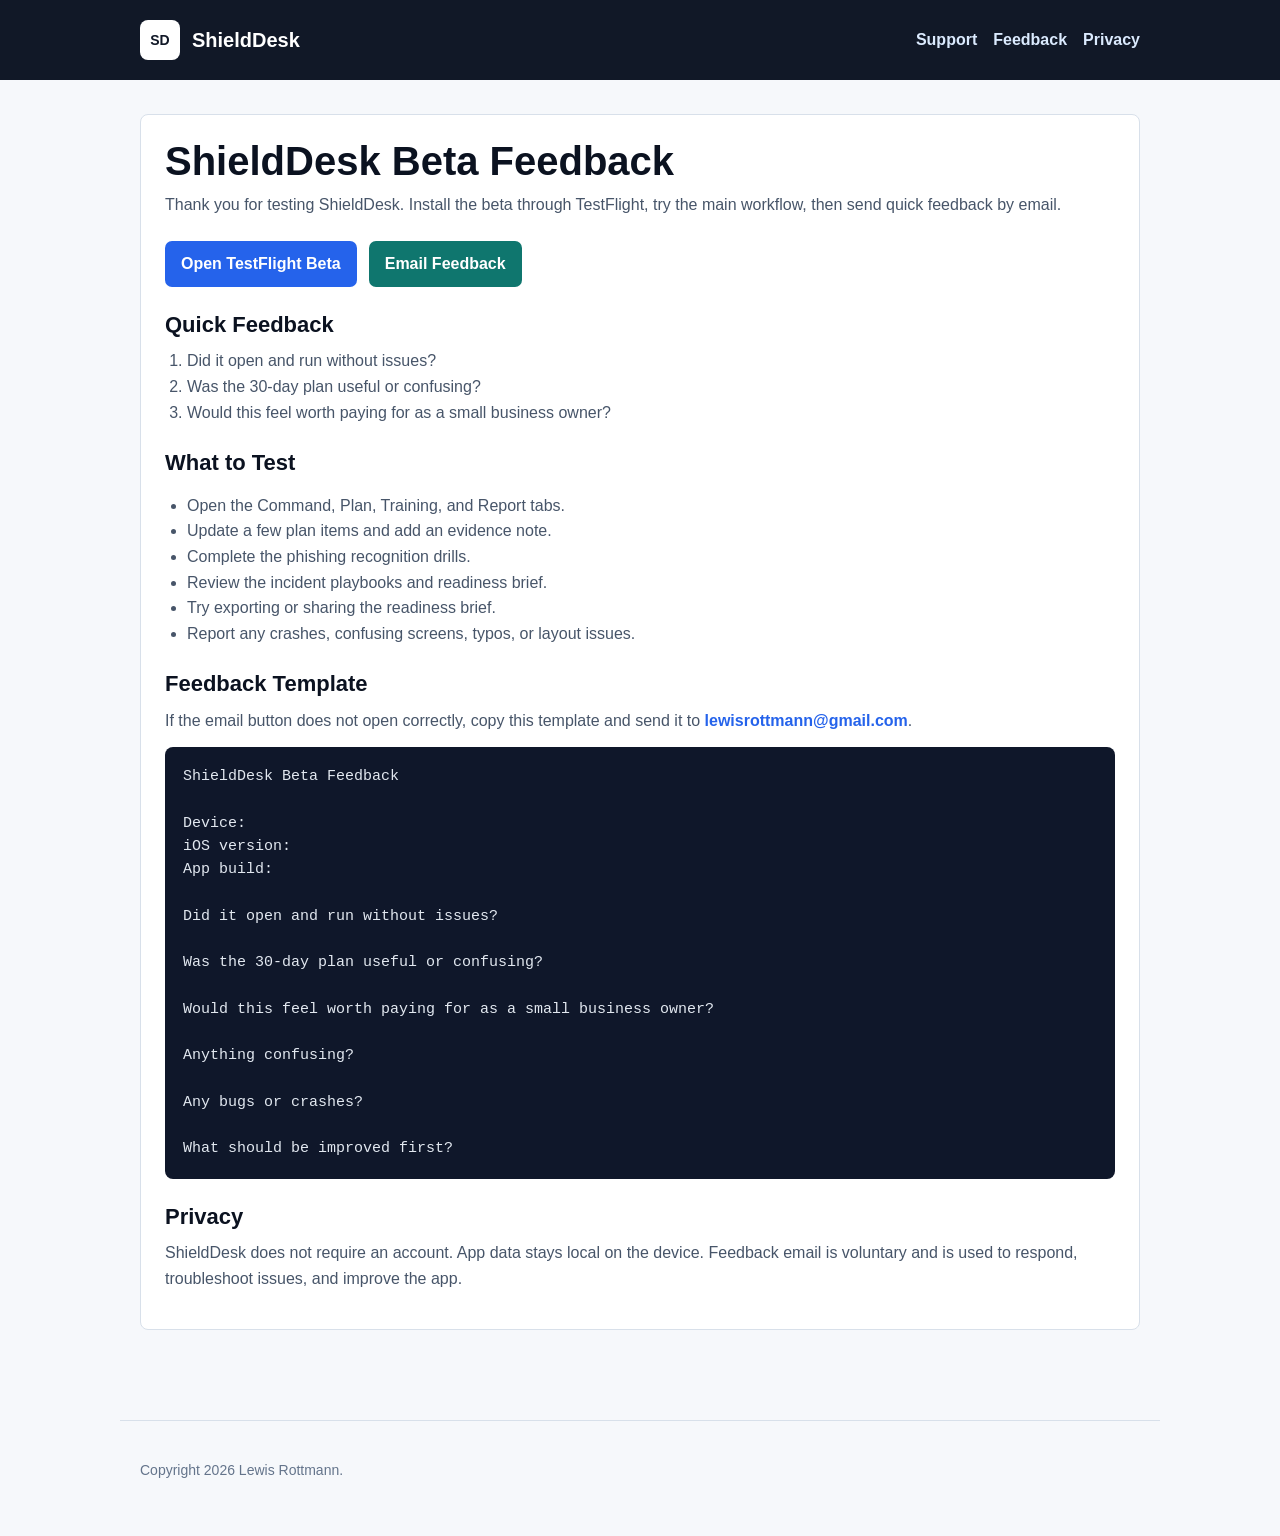
==== feedback.html @ d5305622 "Add ShieldDesk beta feedback page" ====
<!doctype html>
<html lang="en">
  <head>
    <meta charset="utf-8" />
    <meta name="viewport" content="width=device-width, initial-scale=1" />
    <title>ShieldDesk Beta Feedback</title>
    <meta
      name="description"
      content="Beta testing checklist and feedback template for ShieldDesk."
    />
    <link rel="stylesheet" href="styles.css" />
  </head>
  <body>
    <header class="site-header">
      <nav class="nav" aria-label="Main navigation">
        <a class="brand" href="index.html">
          <span class="brand-mark">SD</span>
          <span>ShieldDesk</span>
        </a>
        <div class="nav-links">
          <a href="support.html">Support</a>
          <a href="feedback.html">Feedback</a>
          <a href="privacy.html">Privacy</a>
        </div>
      </nav>
    </header>

    <main class="main">
      <article class="content-card">
        <h1>ShieldDesk Beta Feedback</h1>
        <p>
          Thank you for testing ShieldDesk. Install the beta through TestFlight,
          try the main workflow, then send quick feedback by email.
        </p>

        <div class="button-row">
          <a class="button" href="https://testflight.apple.com/join/nrdks2vF">Open TestFlight Beta</a>
          <a
            class="button secondary"
            href="mailto:lewisrottmann@gmail.com?subject=ShieldDesk%20Beta%20Feedback&amp;body=ShieldDesk%20Beta%20Feedback%0A%0ADevice%3A%0AiOS%20version%3A%0AApp%20build%3A%0A%0ADid%20it%20open%20and%20run%20without%20issues%3F%0A%0AWas%20the%2030-day%20plan%20useful%20or%20confusing%3F%0A%0AWould%20this%20feel%20worth%20paying%20for%20as%20a%20small%20business%20owner%3F%0A%0AAnything%20confusing%3F%0A%0AAny%20bugs%20or%20crashes%3F%0A%0AWhat%20should%20be%20improved%20first%3F"
            >Email Feedback</a>
        </div>

        <h2>Quick Feedback</h2>
        <ol class="question-list">
          <li>Did it open and run without issues?</li>
          <li>Was the 30-day plan useful or confusing?</li>
          <li>Would this feel worth paying for as a small business owner?</li>
        </ol>

        <h2>What to Test</h2>
        <ul>
          <li>Open the Command, Plan, Training, and Report tabs.</li>
          <li>Update a few plan items and add an evidence note.</li>
          <li>Complete the phishing recognition drills.</li>
          <li>Review the incident playbooks and readiness brief.</li>
          <li>Try exporting or sharing the readiness brief.</li>
          <li>Report any crashes, confusing screens, typos, or layout issues.</li>
        </ul>

        <h2>Feedback Template</h2>
        <p>
          If the email button does not open correctly, copy this template and
          send it to <a href="mailto:lewisrottmann@gmail.com">lewisrottmann@gmail.com</a>.
        </p>
        <pre class="template-block">ShieldDesk Beta Feedback

Device:
iOS version:
App build:

Did it open and run without issues?

Was the 30-day plan useful or confusing?

Would this feel worth paying for as a small business owner?

Anything confusing?

Any bugs or crashes?

What should be improved first?</pre>

        <h2>Privacy</h2>
        <p>
          ShieldDesk does not require an account. App data stays local on the
          device. Feedback email is voluntary and is used to respond,
          troubleshoot issues, and improve the app.
        </p>
      </article>
    </main>

    <footer class="footer">
      <p class="small">Copyright 2026 Lewis Rottmann.</p>
    </footer>
  </body>
</html>
---- styles.css ----
:root {
  color-scheme: light;
  --bg: #f6f8fb;
  --panel: #ffffff;
  --ink: #0b1220;
  --muted: #475569;
  --line: #d8e0ea;
  --blue: #2563eb;
  --teal: #0f766e;
  --dark: #111827;
}

* {
  box-sizing: border-box;
}

body {
  background: var(--bg);
  color: var(--ink);
  font-family: Arial, Helvetica, sans-serif;
  line-height: 1.6;
  margin: 0;
}

a {
  color: var(--blue);
  font-weight: 700;
  text-decoration: none;
}

a:hover {
  text-decoration: underline;
}

.site-header {
  background: var(--dark);
  color: #ffffff;
}

.nav {
  align-items: center;
  display: flex;
  gap: 24px;
  justify-content: space-between;
  margin: 0 auto;
  max-width: 1040px;
  padding: 20px;
}

.brand {
  align-items: center;
  color: #ffffff;
  display: flex;
  font-size: 20px;
  font-weight: 900;
  gap: 12px;
  letter-spacing: 0;
}

.brand-mark {
  align-items: center;
  background: #ffffff;
  border-radius: 8px;
  color: var(--dark);
  display: inline-flex;
  font-size: 14px;
  font-weight: 900;
  height: 40px;
  justify-content: center;
  width: 40px;
}

.nav-links {
  display: flex;
  flex-wrap: wrap;
  gap: 16px;
}

.nav-links a {
  color: #dbeafe;
}

.hero {
  margin: 0 auto;
  max-width: 1040px;
  padding: 64px 20px 72px;
}

.hero-label {
  color: #bfdbfe;
  font-size: 13px;
  font-weight: 900;
  letter-spacing: 0;
  text-transform: uppercase;
}

.hero h1 {
  font-size: 52px;
  line-height: 1.04;
  margin: 12px 0 18px;
  max-width: 760px;
}

.hero p {
  color: #e2e8f0;
  font-size: 20px;
  margin: 0;
  max-width: 720px;
}

.main {
  margin: 0 auto;
  max-width: 1040px;
  padding: 34px 20px 72px;
}

.grid {
  display: grid;
  gap: 18px;
  grid-template-columns: repeat(3, 1fr);
}

.card,
.content-card {
  background: var(--panel);
  border: 1px solid var(--line);
  border-radius: 8px;
  padding: 24px;
}

.card h2,
.content-card h2 {
  font-size: 22px;
  line-height: 1.25;
  margin: 0 0 10px;
}

.card p,
.content-card p,
.content-card li {
  color: var(--muted);
}

.content-card {
  margin-bottom: 18px;
}

.content-card h1 {
  font-size: 40px;
  line-height: 1.12;
  margin: 0 0 8px;
}

.content-card h2 {
  margin-top: 24px;
}

.content-card p {
  margin: 0 0 14px;
}

.content-card ul {
  margin-bottom: 0;
  padding-left: 22px;
}

.question-list {
  color: var(--muted);
  margin: 0 0 8px;
  padding-left: 22px;
}

.template-block {
  background: #0f172a;
  border-radius: 8px;
  color: #e2e8f0;
  font-family: Consolas, "Courier New", monospace;
  font-size: 15px;
  line-height: 1.55;
  margin: 14px 0 0;
  overflow-x: auto;
  padding: 18px;
  white-space: pre-wrap;
}

.callout {
  background: #ecfeff;
  border-color: #99f6e4;
}

.button-row {
  display: flex;
  flex-wrap: wrap;
  gap: 12px;
  margin-top: 24px;
}

.button {
  align-items: center;
  background: var(--blue);
  border-radius: 7px;
  color: #ffffff;
  display: inline-flex;
  font-weight: 900;
  min-height: 44px;
  padding: 10px 16px;
}

.button.secondary {
  background: var(--teal);
}

.footer {
  border-top: 1px solid var(--line);
  color: var(--muted);
  margin: 0 auto;
  max-width: 1040px;
  padding: 24px 20px 40px;
}

.small {
  color: #64748b;
  font-size: 14px;
}

@media (max-width: 760px) {
  .nav {
    align-items: flex-start;
    flex-direction: column;
  }

  .hero {
    padding-top: 44px;
  }

  .hero h1 {
    font-size: 38px;
  }

  .hero p {
    font-size: 18px;
  }

  .grid {
    grid-template-columns: 1fr;
  }
}
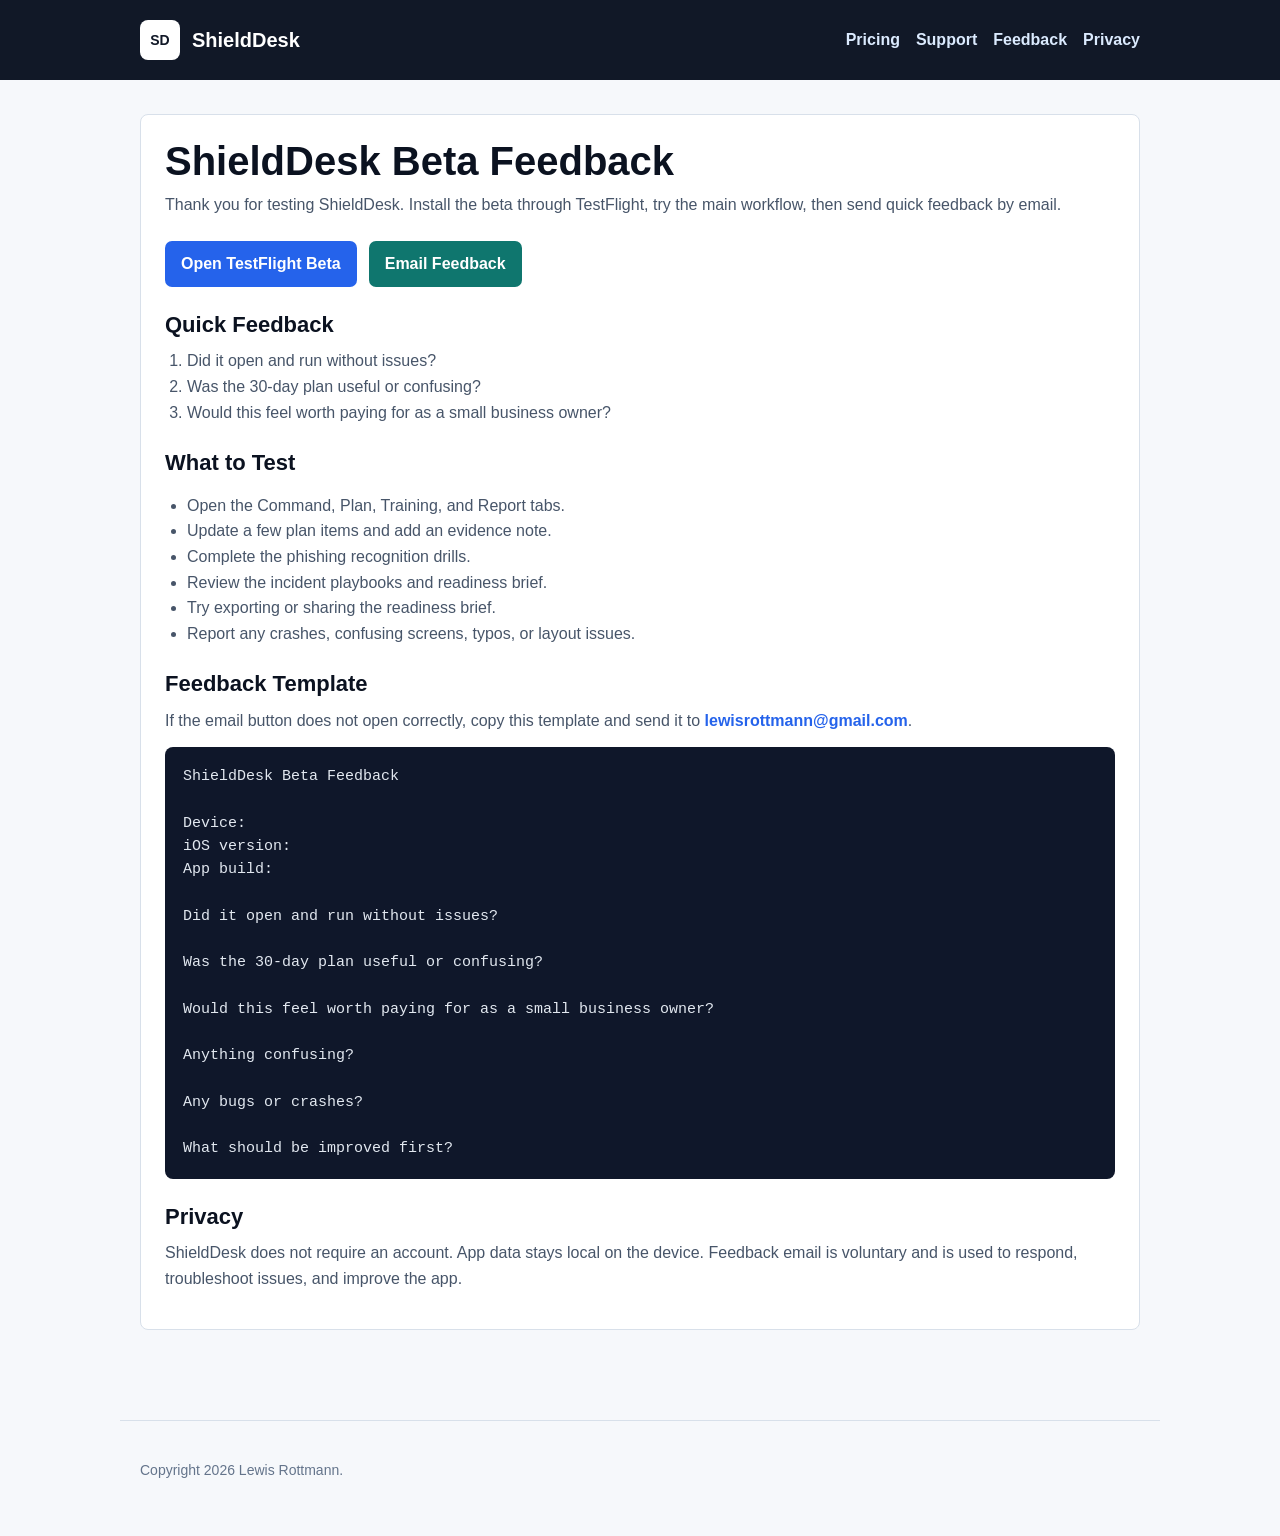
==== commit ca46155b: "Add ShieldDesk pricing tiers" ====
--- a/feedback.html
+++ b/feedback.html
@@ -18,6 +18,7 @@
           <span>ShieldDesk</span>
         </a>
         <div class="nav-links">
+          <a href="pricing.html">Pricing</a>
           <a href="support.html">Support</a>
           <a href="feedback.html">Feedback</a>
           <a href="privacy.html">Privacy</a>
--- a/styles.css
+++ b/styles.css
@@ -210,6 +210,216 @@
   background: var(--teal);
 }
 
+.pricing-page {
+  background: #070b0c;
+}
+
+.pricing-header {
+  background: #070b0c;
+}
+
+.pricing-hero,
+.pricing-main {
+  margin: 0 auto;
+  max-width: 1240px;
+}
+
+.pricing-hero {
+  padding: 24px 20px 18px;
+}
+
+.hero-lockup {
+  align-items: center;
+  display: flex;
+  gap: 16px;
+}
+
+.product-mark {
+  align-items: center;
+  background:
+    radial-gradient(circle at 50% 44%, #9ff7ee 0 18%, #15b8a6 19% 34%, #132238 35% 56%, #060a11 57%);
+  border: 1px solid #263c4c;
+  border-radius: 14px;
+  box-shadow: 0 14px 24px rgba(0, 0, 0, 0.34);
+  color: transparent;
+  display: inline-flex;
+  flex: 0 0 auto;
+  font-size: 1px;
+  height: 58px;
+  justify-content: center;
+  overflow: hidden;
+  width: 58px;
+}
+
+.product-mark::after {
+  color: #e7fffb;
+  content: "SD";
+  font-size: 13px;
+  font-weight: 900;
+  letter-spacing: 0;
+}
+
+.small-mark {
+  border-radius: 12px;
+  height: 54px;
+  width: 54px;
+}
+
+.danger-label {
+  color: #ff5b63;
+}
+
+.pricing-hero h1 {
+  color: #ffffff;
+  font-size: 40px;
+  line-height: 1.05;
+  margin: 6px 0 0;
+}
+
+.pricing-main {
+  display: grid;
+  gap: 28px;
+  padding: 0 20px 56px;
+}
+
+.pricing-grid {
+  display: grid;
+  gap: 14px;
+  grid-template-columns: repeat(4, minmax(0, 1fr));
+}
+
+.pricing-card,
+.pricing-table-card {
+  background: #171d1f;
+  border: 1px solid #174333;
+  border-radius: 8px;
+  color: #f8fafc;
+}
+
+.pricing-card {
+  display: grid;
+  gap: 16px;
+  min-height: 392px;
+  padding: 24px;
+}
+
+.pricing-card.featured {
+  border-color: #ff5b63;
+}
+
+.tier-label {
+  color: #ff5b63;
+  font-size: 13px;
+  font-weight: 900;
+  letter-spacing: 0.04em;
+  text-transform: uppercase;
+}
+
+.pricing-card h2 {
+  color: #ffffff;
+  font-size: 18px;
+  line-height: 1.25;
+  margin: 0;
+}
+
+.tier-price {
+  color: #ff5b63;
+  display: block;
+  font-size: 28px;
+  line-height: 1.1;
+}
+
+.pricing-card p,
+.pricing-card li,
+.pricing-table td {
+  color: #b7c0c4;
+}
+
+.pricing-card p {
+  margin: 2px 0 8px;
+}
+
+.pricing-card ul {
+  display: grid;
+  gap: 10px;
+  margin: auto 0 0;
+  padding: 0;
+}
+
+.pricing-card li {
+  list-style: none;
+  padding-left: 18px;
+  position: relative;
+}
+
+.pricing-card li::before {
+  background: #3ee184;
+  border-radius: 999px;
+  content: "";
+  height: 7px;
+  left: 0;
+  position: absolute;
+  top: 0.68em;
+  width: 7px;
+}
+
+.pricing-card a {
+  align-self: end;
+  border-bottom: 1px solid #35d27f;
+  color: #4eff94;
+  padding-bottom: 3px;
+  width: fit-content;
+}
+
+.pricing-table-card {
+  display: grid;
+  gap: 24px;
+  padding: 22px;
+}
+
+.compact-lockup h2 {
+  color: #ffffff;
+  font-size: 20px;
+  line-height: 1.28;
+  margin: 6px 0 0;
+}
+
+.pricing-table-wrap {
+  overflow-x: auto;
+}
+
+.pricing-table {
+  border-collapse: collapse;
+  min-width: 980px;
+  width: 100%;
+}
+
+.pricing-table th,
+.pricing-table td {
+  border-top: 1px solid #2a3336;
+  padding: 16px 12px;
+  text-align: left;
+  vertical-align: top;
+}
+
+.pricing-table thead th {
+  border-top: 0;
+  color: #ffffff;
+  font-size: 12px;
+  letter-spacing: 0.04em;
+  text-transform: uppercase;
+}
+
+.pricing-table tbody th {
+  color: #ffffff;
+  font-size: 15px;
+}
+
+.pricing-table td:nth-child(2) {
+  color: #ff686f;
+  font-weight: 900;
+}
+
 .footer {
   border-top: 1px solid var(--line);
   color: var(--muted);
@@ -218,9 +428,26 @@
   padding: 24px 20px 40px;
 }
 
+.pricing-footer {
+  background: #070b0c;
+  border-top-color: #174333;
+  max-width: none;
+}
+
+.pricing-footer p {
+  margin: 0 auto;
+  max-width: 1200px;
+}
+
 .small {
   color: #64748b;
   font-size: 14px;
+}
+
+@media (max-width: 1100px) {
+  .pricing-grid {
+    grid-template-columns: repeat(2, minmax(0, 1fr));
+  }
 }
 
 @media (max-width: 760px) {
@@ -244,4 +471,24 @@
   .grid {
     grid-template-columns: 1fr;
   }
-}
+
+  .pricing-hero h1 {
+    font-size: 34px;
+  }
+
+  .pricing-grid {
+    grid-template-columns: 1fr;
+  }
+
+  .pricing-card {
+    min-height: 0;
+  }
+
+  .hero-lockup {
+    align-items: flex-start;
+  }
+
+  .tier-price {
+    font-size: 25px;
+  }
+}
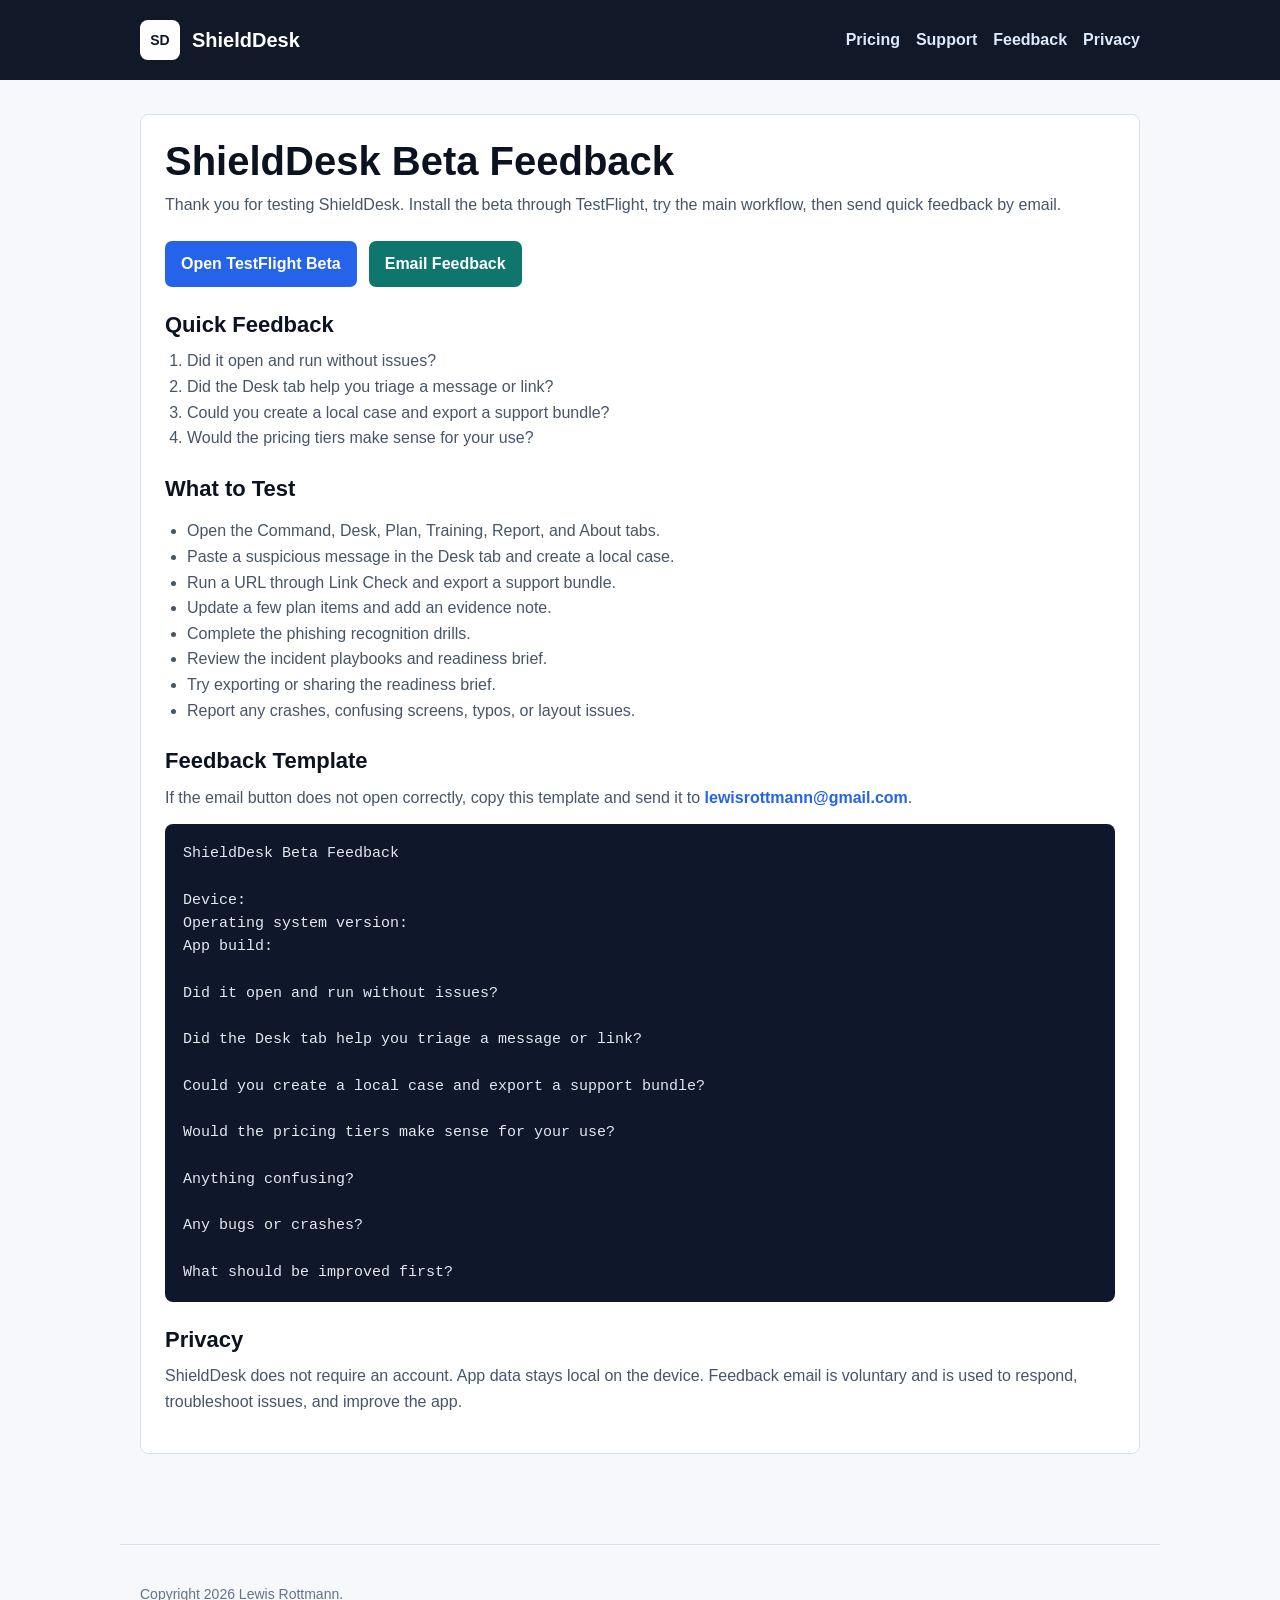
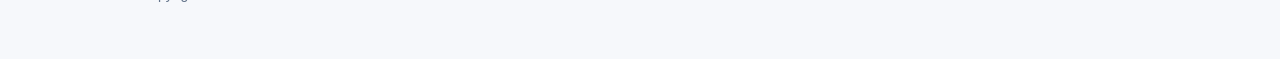
==== commit b0a9b91f: "Align site with security desk workflow" ====
--- a/feedback.html
+++ b/feedback.html
@@ -38,20 +38,23 @@
           <a class="button" href="https://testflight.apple.com/join/nrdks2vF">Open TestFlight Beta</a>
           <a
             class="button secondary"
-            href="mailto:lewisrottmann@gmail.com?subject=ShieldDesk%20Beta%20Feedback&amp;body=ShieldDesk%20Beta%20Feedback%0A%0ADevice%3A%0AiOS%20version%3A%0AApp%20build%3A%0A%0ADid%20it%20open%20and%20run%20without%20issues%3F%0A%0AWas%20the%2030-day%20plan%20useful%20or%20confusing%3F%0A%0AWould%20this%20feel%20worth%20paying%20for%20as%20a%20small%20business%20owner%3F%0A%0AAnything%20confusing%3F%0A%0AAny%20bugs%20or%20crashes%3F%0A%0AWhat%20should%20be%20improved%20first%3F"
+            href="mailto:lewisrottmann@gmail.com?subject=ShieldDesk%20Beta%20Feedback&amp;body=ShieldDesk%20Beta%20Feedback%0A%0ADevice%3A%0AOperating%20system%20version%3A%0AApp%20build%3A%0A%0ADid%20it%20open%20and%20run%20without%20issues%3F%0A%0ADid%20the%20Desk%20tab%20help%20you%20triage%20a%20message%20or%20link%3F%0A%0ACould%20you%20create%20a%20local%20case%20and%20export%20a%20support%20bundle%3F%0A%0AWould%20the%20pricing%20tiers%20make%20sense%20for%20your%20use%3F%0A%0AAnything%20confusing%3F%0A%0AAny%20bugs%20or%20crashes%3F%0A%0AWhat%20should%20be%20improved%20first%3F"
             >Email Feedback</a>
         </div>
 
         <h2>Quick Feedback</h2>
         <ol class="question-list">
           <li>Did it open and run without issues?</li>
-          <li>Was the 30-day plan useful or confusing?</li>
-          <li>Would this feel worth paying for as a small business owner?</li>
+          <li>Did the Desk tab help you triage a message or link?</li>
+          <li>Could you create a local case and export a support bundle?</li>
+          <li>Would the pricing tiers make sense for your use?</li>
         </ol>
 
         <h2>What to Test</h2>
         <ul>
-          <li>Open the Command, Plan, Training, and Report tabs.</li>
+          <li>Open the Command, Desk, Plan, Training, Report, and About tabs.</li>
+          <li>Paste a suspicious message in the Desk tab and create a local case.</li>
+          <li>Run a URL through Link Check and export a support bundle.</li>
           <li>Update a few plan items and add an evidence note.</li>
           <li>Complete the phishing recognition drills.</li>
           <li>Review the incident playbooks and readiness brief.</li>
@@ -67,14 +70,16 @@
         <pre class="template-block">ShieldDesk Beta Feedback
 
 Device:
-iOS version:
+Operating system version:
 App build:
 
 Did it open and run without issues?
 
-Was the 30-day plan useful or confusing?
+Did the Desk tab help you triage a message or link?
 
-Would this feel worth paying for as a small business owner?
+Could you create a local case and export a support bundle?
+
+Would the pricing tiers make sense for your use?
 
 Anything confusing?
 
--- a/styles.css
+++ b/styles.css
@@ -106,6 +106,10 @@
   font-size: 20px;
   margin: 0;
   max-width: 720px;
+}
+
+.hero-actions {
+  margin-top: 28px;
 }
 
 .main {
@@ -186,6 +190,25 @@
 .callout {
   background: #ecfeff;
   border-color: #99f6e4;
+}
+
+.feature-list {
+  display: grid;
+  gap: 14px;
+}
+
+.feature-list div {
+  background: #f8fafc;
+  border: 1px solid var(--line);
+  border-radius: 8px;
+  padding: 16px;
+}
+
+.feature-list strong {
+  color: var(--ink);
+  display: block;
+  font-size: 17px;
+  margin-bottom: 6px;
 }
 
 .button-row {
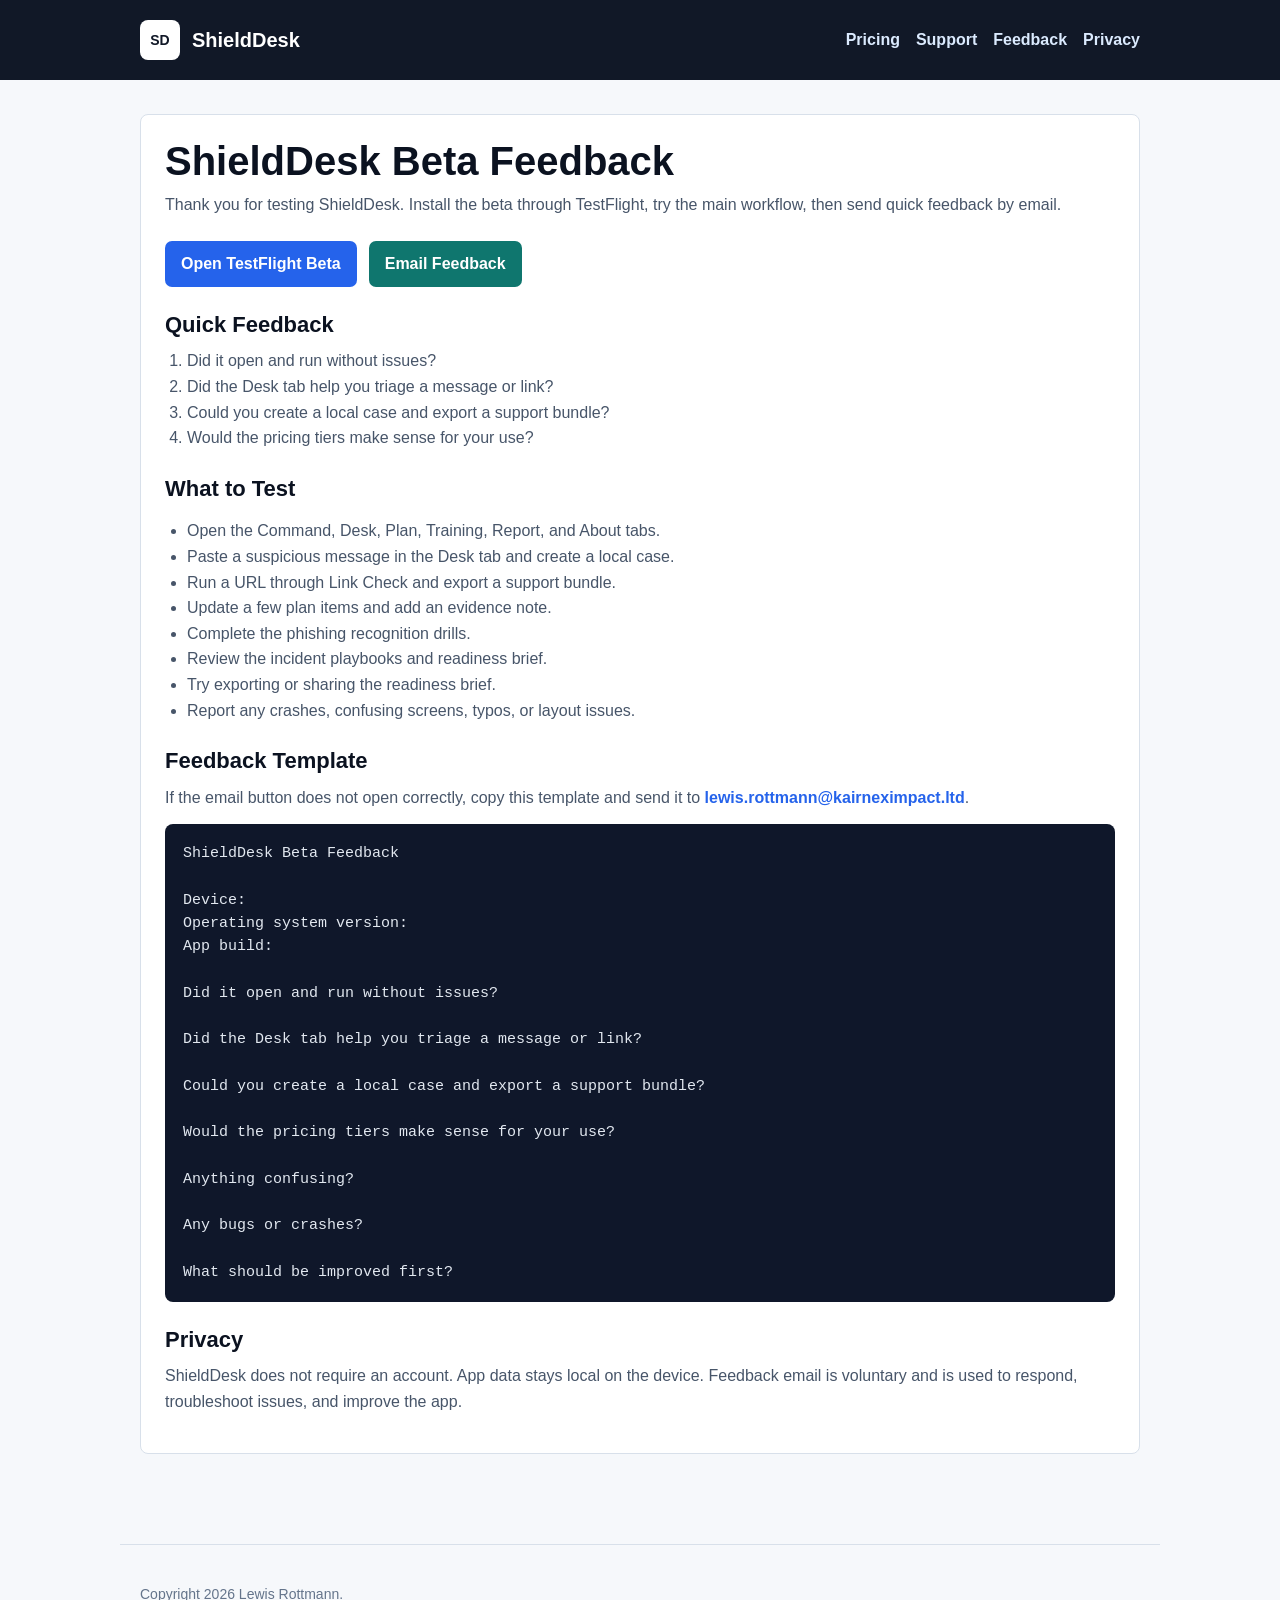
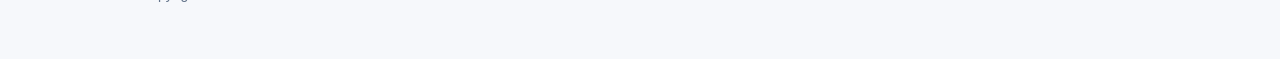
==== commit 0afc126d: "Update business contact email" ====
--- a/feedback.html
+++ b/feedback.html
@@ -38,7 +38,7 @@
           <a class="button" href="https://testflight.apple.com/join/nrdks2vF">Open TestFlight Beta</a>
           <a
             class="button secondary"
-            href="mailto:lewisrottmann@gmail.com?subject=ShieldDesk%20Beta%20Feedback&amp;body=ShieldDesk%20Beta%20Feedback%0A%0ADevice%3A%0AOperating%20system%20version%3A%0AApp%20build%3A%0A%0ADid%20it%20open%20and%20run%20without%20issues%3F%0A%0ADid%20the%20Desk%20tab%20help%20you%20triage%20a%20message%20or%20link%3F%0A%0ACould%20you%20create%20a%20local%20case%20and%20export%20a%20support%20bundle%3F%0A%0AWould%20the%20pricing%20tiers%20make%20sense%20for%20your%20use%3F%0A%0AAnything%20confusing%3F%0A%0AAny%20bugs%20or%20crashes%3F%0A%0AWhat%20should%20be%20improved%20first%3F"
+            href="mailto:lewis.rottmann@kairneximpact.ltd?subject=ShieldDesk%20Beta%20Feedback&amp;body=ShieldDesk%20Beta%20Feedback%0A%0ADevice%3A%0AOperating%20system%20version%3A%0AApp%20build%3A%0A%0ADid%20it%20open%20and%20run%20without%20issues%3F%0A%0ADid%20the%20Desk%20tab%20help%20you%20triage%20a%20message%20or%20link%3F%0A%0ACould%20you%20create%20a%20local%20case%20and%20export%20a%20support%20bundle%3F%0A%0AWould%20the%20pricing%20tiers%20make%20sense%20for%20your%20use%3F%0A%0AAnything%20confusing%3F%0A%0AAny%20bugs%20or%20crashes%3F%0A%0AWhat%20should%20be%20improved%20first%3F"
             >Email Feedback</a>
         </div>
 
@@ -65,7 +65,7 @@
         <h2>Feedback Template</h2>
         <p>
           If the email button does not open correctly, copy this template and
-          send it to <a href="mailto:lewisrottmann@gmail.com">lewisrottmann@gmail.com</a>.
+          send it to <a href="mailto:lewis.rottmann@kairneximpact.ltd">lewis.rottmann@kairneximpact.ltd</a>.
         </p>
         <pre class="template-block">ShieldDesk Beta Feedback
 
